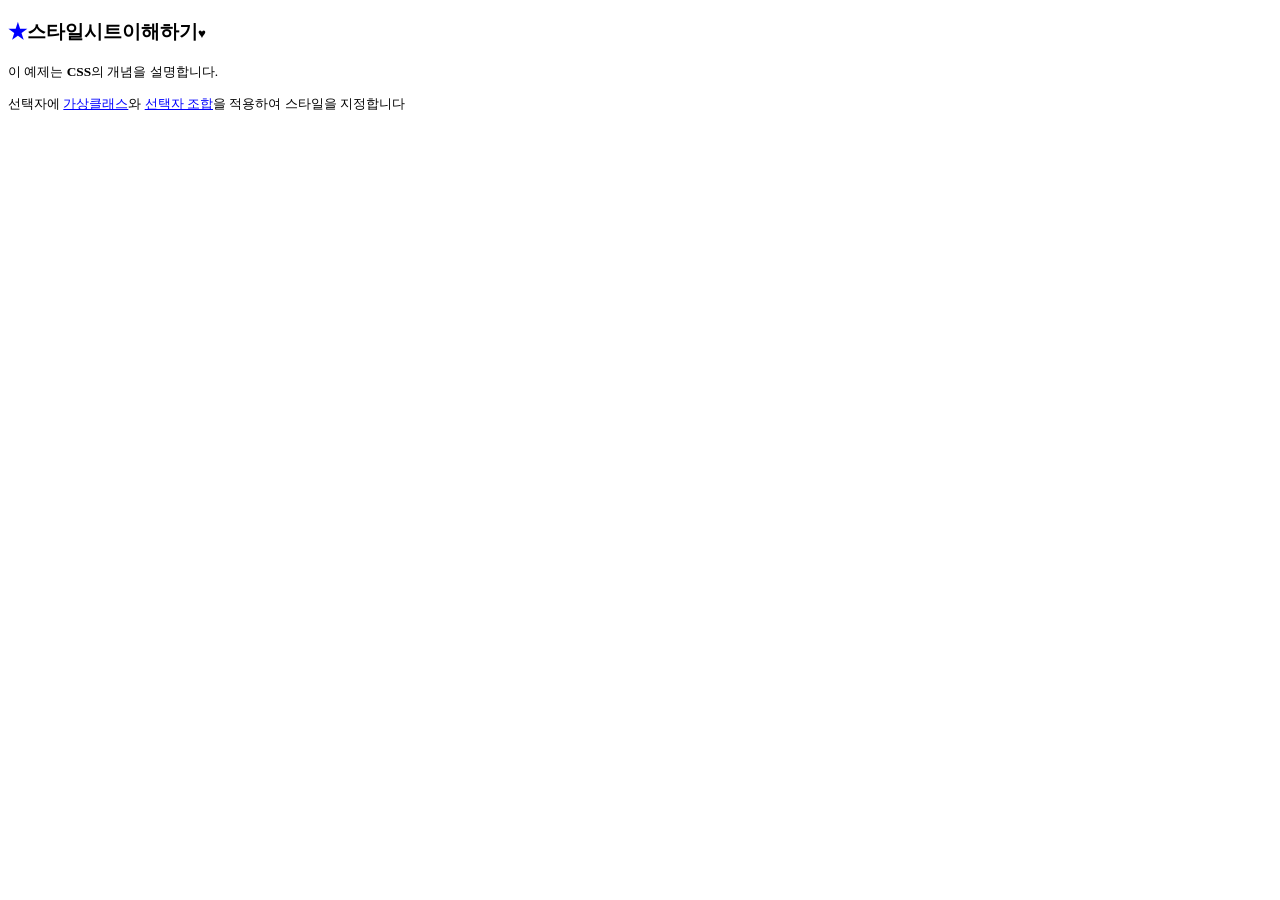
==== index.html @ f87fd513 "인코딩 수정" ====
<!DOCTYPE html>
<html>
<!-- <html>
    <head>

        <body>
            <h2>이미지파일 불러오기</h2>
            <figure>
                <img src="image1.jpg" alt="아 사진 안 나옴"> <br> 
                <figcaption>그림입니다.</figcaption>
                <img src="image1.jpg" width = "50%">
                <img src="image1.jpg" height = "500px">
                <img src="image1.jpg" width = "500" height = "500px">
            </figure>

        </body>
    </head>
</html> -->
<head>
    
    <meta charset="UTF-8">

    <style type = "text/css">
        p{font-size:10pt}
        a:link{color:blue;}
        a:visited{color:green;}
        h3:before{content:"★";color:blue}
        h3:after{content:"♥︎";font-size:10pt}
    </style>
</head>
<body>
    <h3><strong>스타일시트</strong>이해하기</h3>
    <p>이 예제는 <strong> CSS</strong>의 개념을 설명합니다.</p>
    <p>선택자에 <a href = "http://www.w3c.org">가상클래스</a>와 <a href = "http://mm.sm.ac.kr">선택자 조합</a>을 적용하여 스타일을 지정합니다</p>
</body>
</html>
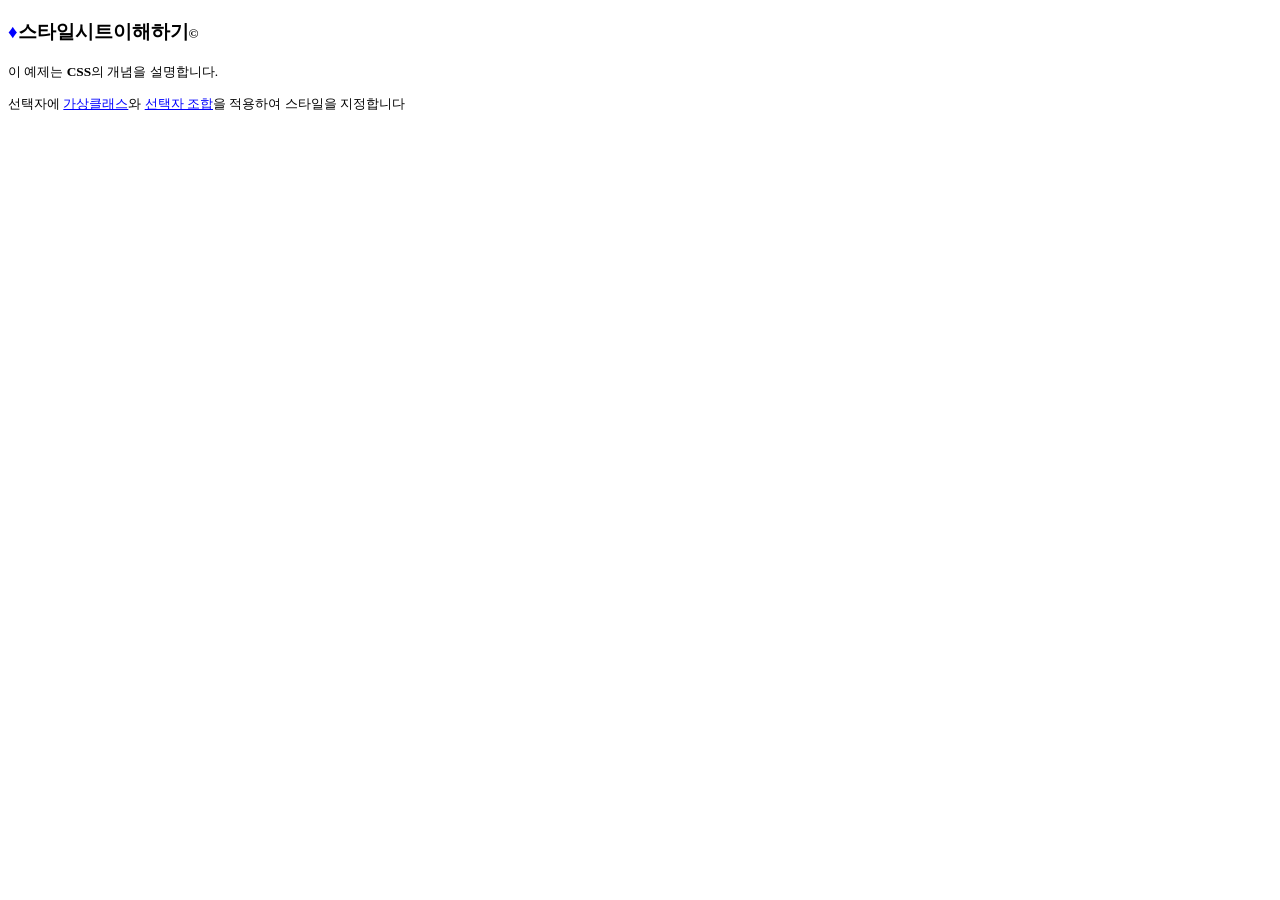
==== commit 3776d9e4: "modified" ====
--- a/index.html
+++ b/index.html
@@ -24,8 +24,8 @@
         p{font-size:10pt}
         a:link{color:blue;}
         a:visited{color:green;}
-        h3:before{content:"★";color:blue}
-        h3:after{content:"♥︎";font-size:10pt}
+        h3:before{content:"♦︎";color:blue}
+        h3:after{content:"©";font-size:10pt}
     </style>
 </head>
 <body>
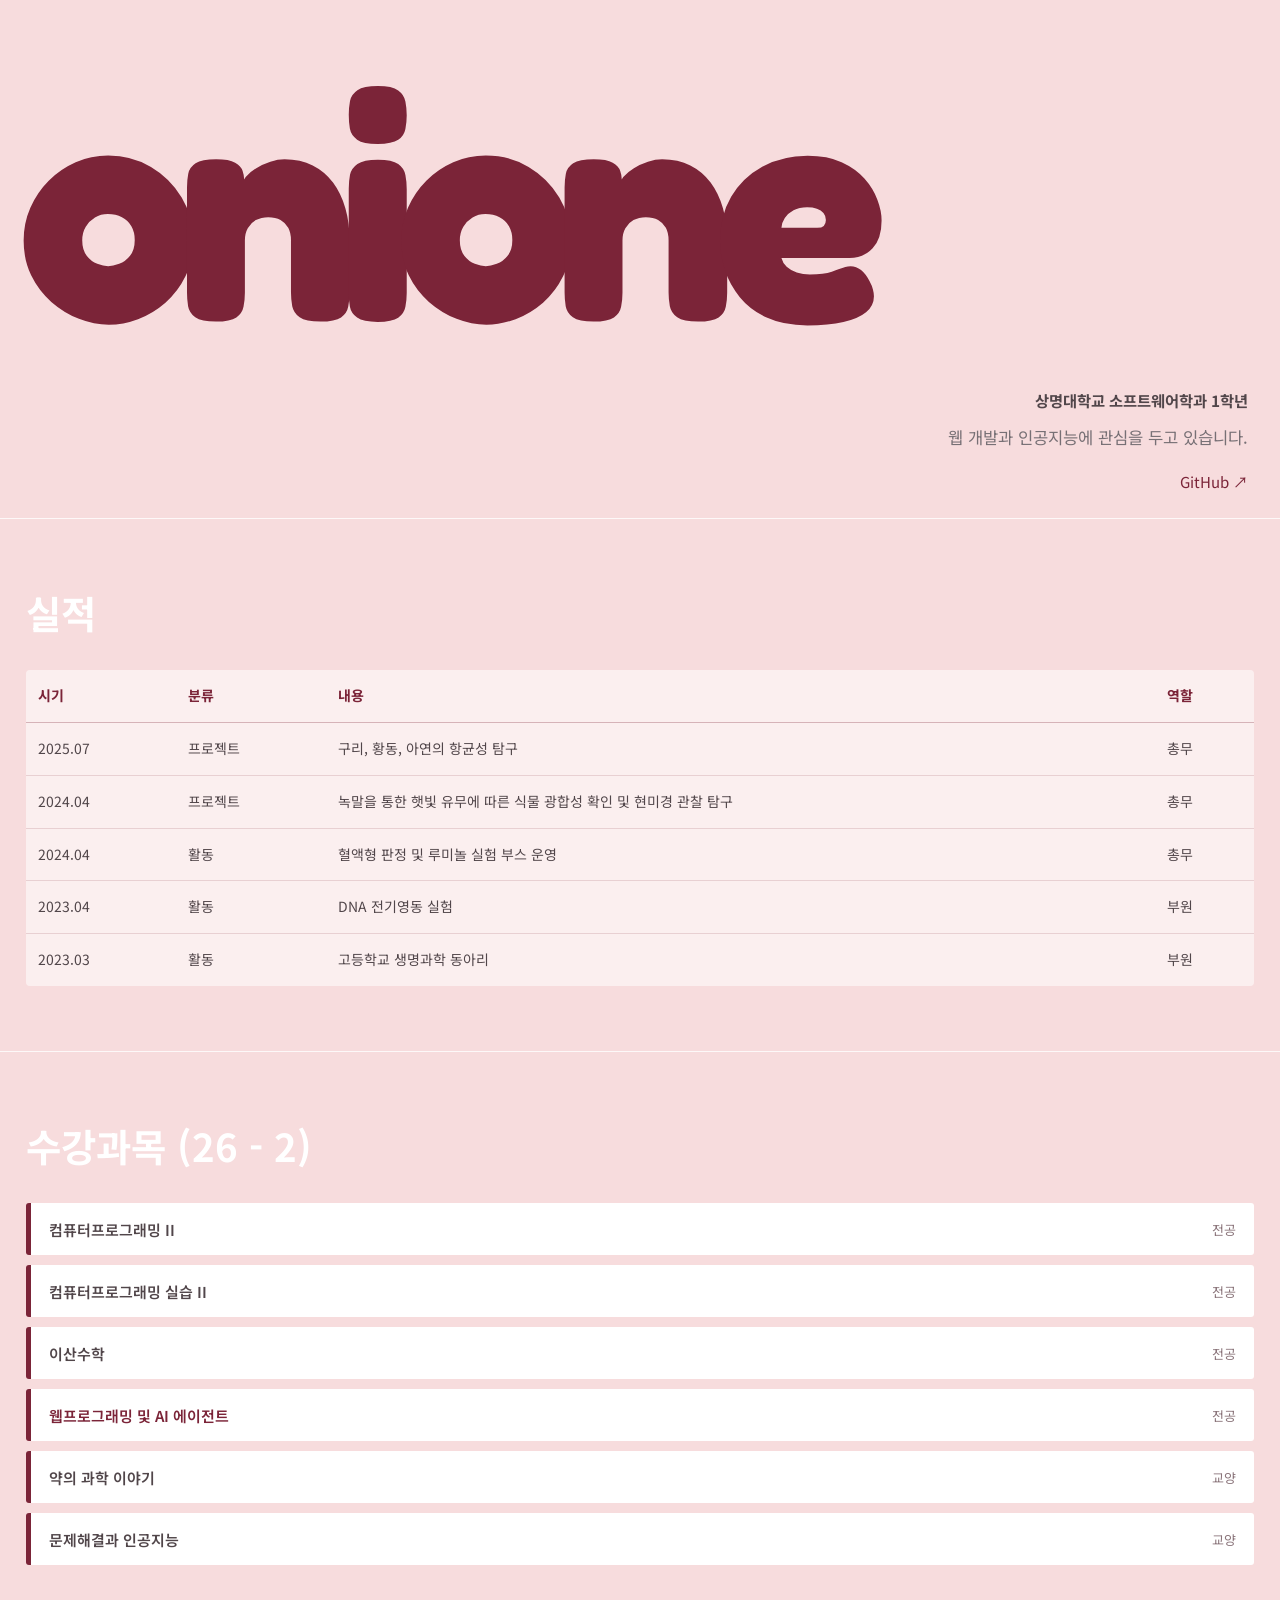
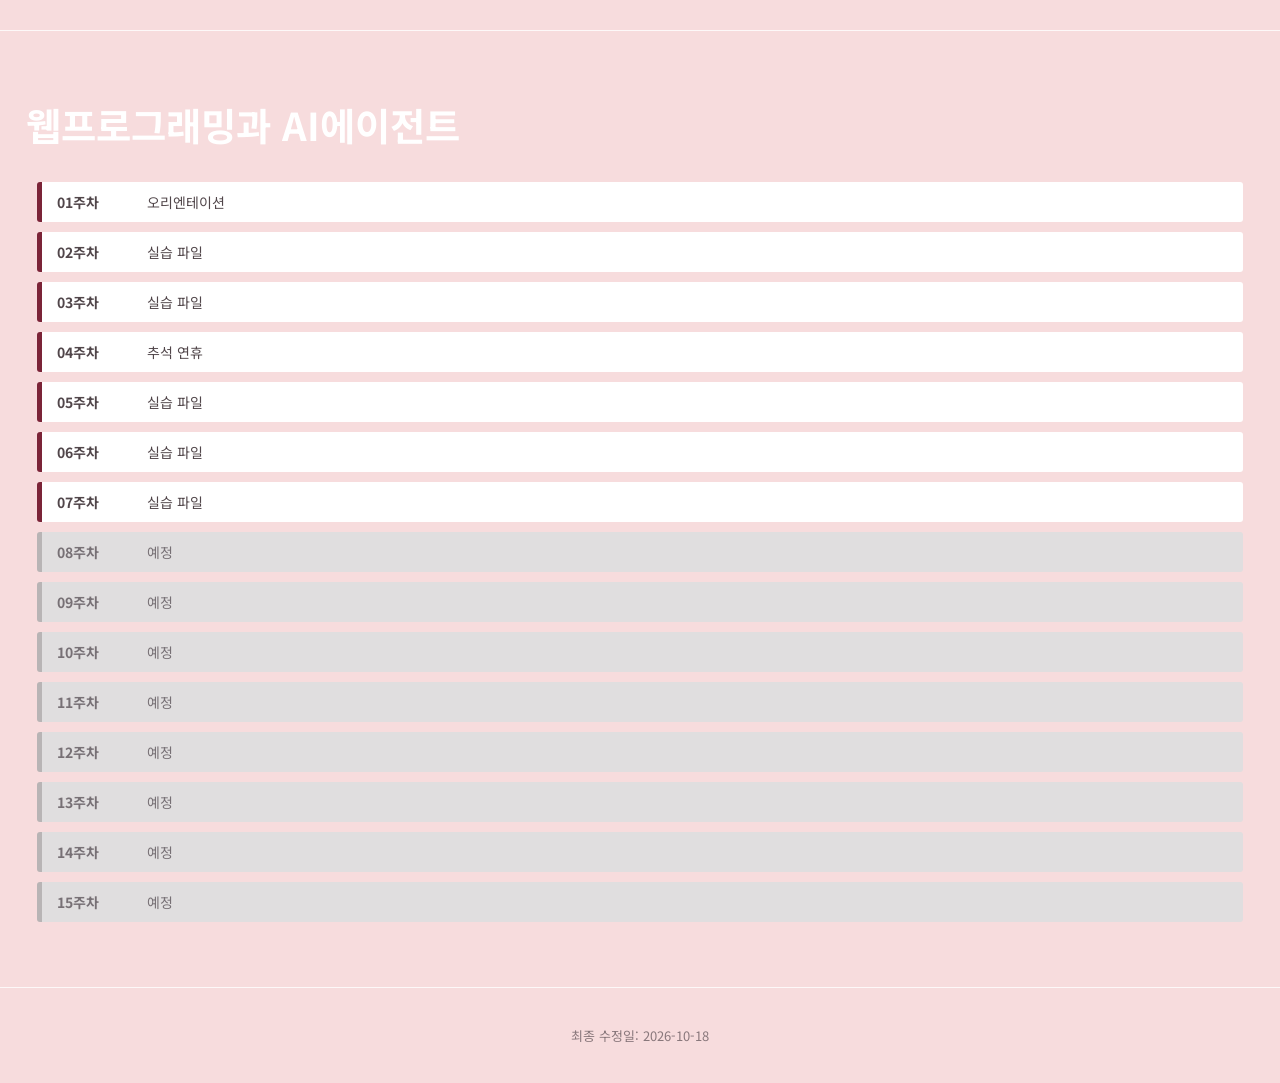
==== commit 4dada3c7: "중간 전 과제" ====
--- a/index.html
+++ b/index.html
@@ -1,36 +1,240 @@
+
 <!DOCTYPE html>
-<html>
-<!-- <html>
-    <head>
-
-        <body>
-            <h2>이미지파일 불러오기</h2>
-            <figure>
-                <img src="image1.jpg" alt="아 사진 안 나옴"> <br> 
-                <figcaption>그림입니다.</figcaption>
-                <img src="image1.jpg" width = "50%">
-                <img src="image1.jpg" height = "500px">
-                <img src="image1.jpg" width = "500" height = "500px">
-            </figure>
-
-        </body>
-    </head>
-</html> -->
+<html lang="ko">
 <head>
-    
     <meta charset="UTF-8">
-
-    <style type = "text/css">
-        p{font-size:10pt}
-        a:link{color:blue;}
-        a:visited{color:green;}
-        h3:before{content:"♦︎";color:blue}
-        h3:after{content:"©";font-size:10pt}
-    </style>
+    <meta name="viewport" content="width=device-width, initial-scale=1.0">
+    <title>onione | 개인 이력서</title>
+    <link rel="stylesheet" href="style.css">
 </head>
+
 <body>
-    <h3><strong>스타일시트</strong>이해하기</h3>
-    <p>이 예제는 <strong> CSS</strong>의 개념을 설명합니다.</p>
-    <p>선택자에 <a href = "http://www.w3c.org">가상클래스</a>와 <a href = "http://mm.sm.ac.kr">선택자 조합</a>을 적용하여 스타일을 지정합니다</p>
+
+    <!-- 상단 소개 영역 -->
+    <header class="hero">
+
+        <h1 class="logo">onione</h1>
+
+        <div class="intro">
+            <p class="school">
+                상명대학교 소프트웨어학과 1학년
+            </p>
+
+            <p class="description">
+                웹 개발과 인공지능에 관심을 두고 있습니다.
+            </p>
+
+            <a class="github"
+               href="https://github.com/yanggyuwon"
+               target="_blank"
+               rel="noopener noreferrer">
+                GitHub ↗
+            </a>
+        </div>
+
+    </header>
+
+
+    <main>
+
+        <!-- 실적 영역 -->
+        <section class="section achievements" id="achievements">
+
+            <h2 class="section-title">실적</h2>
+
+            <div class="table-wrap">
+
+                <table>
+                    <thead>
+                        <tr>
+                            <th scope="col">시기</th>
+                            <th scope="col">분류</th>
+                            <th scope="col">내용</th>
+                            <th scope="col">역할</th>
+                        </tr>
+                    </thead>
+
+                    <tbody>
+                        <tr>
+                            <td>2025.07</td>
+                            <td>프로젝트</td>
+                            <td>구리, 황동, 아연의 항균성 탐구</td>
+                            <td>총무</td>
+                        </tr>
+
+                        <tr>
+                            <td>2024.04</td>
+                            <td>프로젝트</td>
+                            <td>녹말을 통한 햇빛 유무에 따른 식물 광합성 확인 및 현미경 관찰 탐구</td>
+                            <td>총무</td>
+                        </tr>
+
+                        <tr>
+                            <td>2024.04</td>
+                            <td>활동</td>
+                            <td>혈액형 판정 및 루미놀 실험 부스 운영</td>
+                            <td>총무</td>
+                        </tr>
+
+                        <tr>
+                            <td>2023.04</td>
+                            <td>활동</td>
+                            <td>DNA 전기영동 실험</td>
+                            <td>부원</td>
+                        </tr>
+
+                        <tr>
+                            <td>2023.03</td>
+                            <td>활동</td>
+                            <td>고등학교 생명과학 동아리</td>
+                            <td>부원</td>
+                        </tr>
+                    </tbody>
+                </table>
+
+            </div>
+        </section>
+
+
+        <!-- 수강 과목 영역 -->
+        <section class="section courses" id="courses">
+
+            <h2 class="section-title">수강과목 (26 - 2)</h2>
+
+            <ul class="course-list">
+
+                <li class="course-item">
+                    <span class="course-name">컴퓨터프로그래밍 II</span>
+                    <span class="course-type">전공</span>
+                </li>
+
+                <li class="course-item">
+                    <span class="course-name">컴퓨터프로그래밍 실습 II</span>
+                    <span class="course-type">전공</span>
+                </li>
+
+                <li class="course-item">
+                    <span class="course-name">이산수학</span>
+                    <span class="course-type">전공</span>
+                </li>
+
+                <li class="course-item">
+                    <a class="course-name course-link"
+                       href="#weekly-practice">
+                        웹프로그래밍 및 AI 에이전트
+                    </a>
+                    <span class="course-type">전공</span>
+                </li>
+
+                <li class="course-item">
+                    <span class="course-name">약의 과학 이야기</span>
+                    <span class="course-type">교양</span>
+                </li>
+
+                <li class="course-item">
+                    <span class="course-name">문제해결과 인공지능</span>
+                    <span class="course-type">교양</span>
+                </li>
+
+            </ul>
+        </section>
+
+
+        <!-- 주차별 실습 영역 -->
+        <section class="section weekly" id="weekly-practice">
+
+            <h2 class="section-title">웹프로그래밍과 AI에이전트</h2>
+
+            <div class="week-list">
+
+                <div class="week completed">
+                    <span class="week-number">01주차</span>
+                    <span class="week-title">오리엔테이션</span>
+                </div>
+
+                <a class="week completed" href="doc02.html">
+                    <span class="week-number">02주차</span>
+                    <span class="week-title">실습 파일</span>
+                </a>
+
+                <a class="week completed" href="doc03.html">
+                    <span class="week-number">03주차</span>
+                    <span class="week-title">실습 파일</span>
+                </a>
+
+                <div class="week completed">
+                    <span class="week-number">04주차</span>
+                    <span class="week-title">추석 연휴</span>
+                </div>
+
+                <a class="week completed" href="doc05.html">
+                    <span class="week-number">05주차</span>
+                    <span class="week-title">실습 파일</span>
+                </a>
+
+                <a class="week completed" href="doc06.html">
+                    <span class="week-number">06주차</span>
+                    <span class="week-title">실습 파일</span>
+                </a>
+
+                <a class="week completed" href="doc07.html">
+                    <span class="week-number">07주차</span>
+                    <span class="week-title">실습 파일</span>
+                </a>
+
+                <div class="week planned">
+                    <span class="week-number">08주차</span>
+                    <span class="week-title">예정</span>
+                </div>
+
+                <div class="week planned">
+                    <span class="week-number">09주차</span>
+                    <span class="week-title">예정</span>
+                </div>
+
+                <div class="week planned">
+                    <span class="week-number">10주차</span>
+                    <span class="week-title">예정</span>
+                </div>
+
+                <div class="week planned">
+                    <span class="week-number">11주차</span>
+                    <span class="week-title">예정</span>
+                </div>
+
+                <div class="week planned">
+                    <span class="week-number">12주차</span>
+                    <span class="week-title">예정</span>
+                </div>
+
+                <div class="week planned">
+                    <span class="week-number">13주차</span>
+                    <span class="week-title">예정</span>
+                </div>
+
+                <div class="week planned">
+                    <span class="week-number">14주차</span>
+                    <span class="week-title">예정</span>
+                </div>
+
+                <div class="week planned">
+                    <span class="week-number">15주차</span>
+                    <span class="week-title">예정</span>
+                </div>
+
+            </div>
+        </section>
+
+    </main>
+
+
+    <!-- 최종 수정일 -->
+    <footer class="footer">
+        <p>
+            최종 수정일:
+            <time datetime="2026-10-18">2026-10-18</time>
+        </p>
+    </footer>
+
 </body>
-</html>+</html>
--- a/style.css
+++ b/style.css
@@ -0,0 +1,223 @@
+
+@import url('https://fonts.googleapis.com/css2?family=Fredoka:wght@400;500;600;700&family=Noto+Sans+KR:wght@400;500;600;700;900&display=swap');
+
+/* 전체 기본 설정 */
+* {
+    box-sizing: border-box;
+}
+
+html {
+    scroll-behavior: smooth;
+}
+
+body {
+    margin: 0;
+    background-color: #F7DCDD;
+    color: #51464A;
+    font-family: 'Noto Sans KR', sans-serif;
+}
+
+/* 상단 소개 영역 */
+.hero {
+    min-height: auto;
+    padding: 25px 1.5% 25px;
+}
+
+/* 커다란 onione 로고 */
+.logo {
+    margin: 0;
+    color: #7B2438;
+    font-family: 'Fredoka', sans-serif;
+    font-size: clamp(100px, 25vw, 430px);
+    font-weight: 700;
+    letter-spacing: -0.065em;
+    line-height: 1.1;
+    white-space: nowrap;
+}
+
+
+/* 소개 문구 */
+.intro {
+    width: fit-content;
+    max-width: 100%;
+    margin-left: auto;
+    padding-right: 1%;
+    text-align: right;
+}
+
+.intro p {
+    margin: 12px 0;
+}
+
+.school {
+    color: #51464A;
+    font-size: clamp(14px, 1.2vw, 20px);
+    font-weight: 700;
+}
+
+.description {
+    color: #777075;
+    font-size: clamp(14px, 1.3vw, 22px);
+    line-height: 1.7;
+}
+
+.github {
+    display: inline-block;
+    margin-top: 8px;
+    color: #7B2438;
+    font-size: 15px;
+    text-decoration: none;
+}
+
+.github:hover {
+    text-decoration: underline;
+}
+
+/* 공통 섹션 */
+.section {
+    padding: 65px 2%;
+    border-top: 1px solid rgba(255, 255, 255, 0.8);
+}
+
+.section-title {
+    margin: 0 0 30px;
+    color: white;
+    font-size: clamp(26px, 3vw, 42px);
+    font-weight: 700;
+}
+
+/* 실적 표 */
+.table-wrap {
+    width: 100%;
+    overflow-x: auto;
+    background-color: rgba(255, 255, 255, 0.55);
+    border-radius: 4px;
+}
+
+table {
+    width: 100%;
+    border-collapse: collapse;
+    color: #51464A;
+    font-size: 14px;
+}
+
+th,
+td {
+    padding: 14px 12px;
+    border-bottom: 1px solid #E8D0D2;
+    text-align: left;
+    vertical-align: top;
+    line-height: 1.7;
+}
+
+th {
+    color: #7B2438;
+    font-weight: 700;
+    border-bottom: 1px solid #D6B3B8;
+}
+
+tbody tr:last-child td {
+    border-bottom: none;
+}
+
+/* 수강 과목 */
+.course-list {
+    display: flex;
+    flex-direction: column;
+    gap: 10px;
+    margin: 0;
+    padding: 0;
+    list-style: none;
+}
+
+.course-item {
+    display: flex;
+    justify-content: space-between;
+    align-items: center;
+    gap: 15px;
+    min-height: 52px;
+    padding: 12px 18px;
+    background-color: #FFFFFF;
+    border-radius: 3px;
+    border-left: 5px solid #7B2438;
+    color: #51464A;
+}
+
+.course-name {
+    font-size: 15px;
+    font-weight: 600;
+}
+
+.course-type {
+    flex-shrink: 0;
+    color: #8A747A;
+    font-size: 13px;
+}
+
+.course-link {
+    color: #7B2438;
+    text-decoration: none;
+}
+
+.course-link:hover {
+    text-decoration: underline;
+}
+
+/* 주차별 실습 목록 */
+.week-list {
+    display: flex;
+    flex-direction: column;
+    gap: 10px;
+    padding: 0 0.3cm;
+}
+
+.week {
+    display: flex;
+    align-items: center;
+    gap: 15px;
+    width: 100%;
+    min-height: 1cm;
+    padding: 10px 15px;
+    border-radius: 3px;
+    text-decoration: none;
+    color: #51464A;
+    font-size: 14px;
+    transition: transform 0.2s ease;
+}
+
+/* 완료한 주차 */
+.week.completed {
+    background-color: #FFFFFF;
+    border-left: 5px solid #7B2438;
+}
+
+a.week.completed:hover {
+    transform: translateX(4px);
+}
+
+/* 예정 주차 */
+.week.planned {
+    background-color: #E0DEDF;
+    border-left: 5px solid #B8B4B5;
+    color: #777075;
+}
+
+.week-number {
+    flex: 0 0 75px;
+    font-weight: 700;
+}
+
+.week-title {
+    flex: 1;
+}
+
+/* 하단 최종 수정일 */
+.footer {
+    padding: 25px 15px;
+    border-top: 1px solid rgba(255, 255, 255, 0.8);
+    text-align: center;
+    color: #88777B;
+    font-size: 13px;
+}
+
+
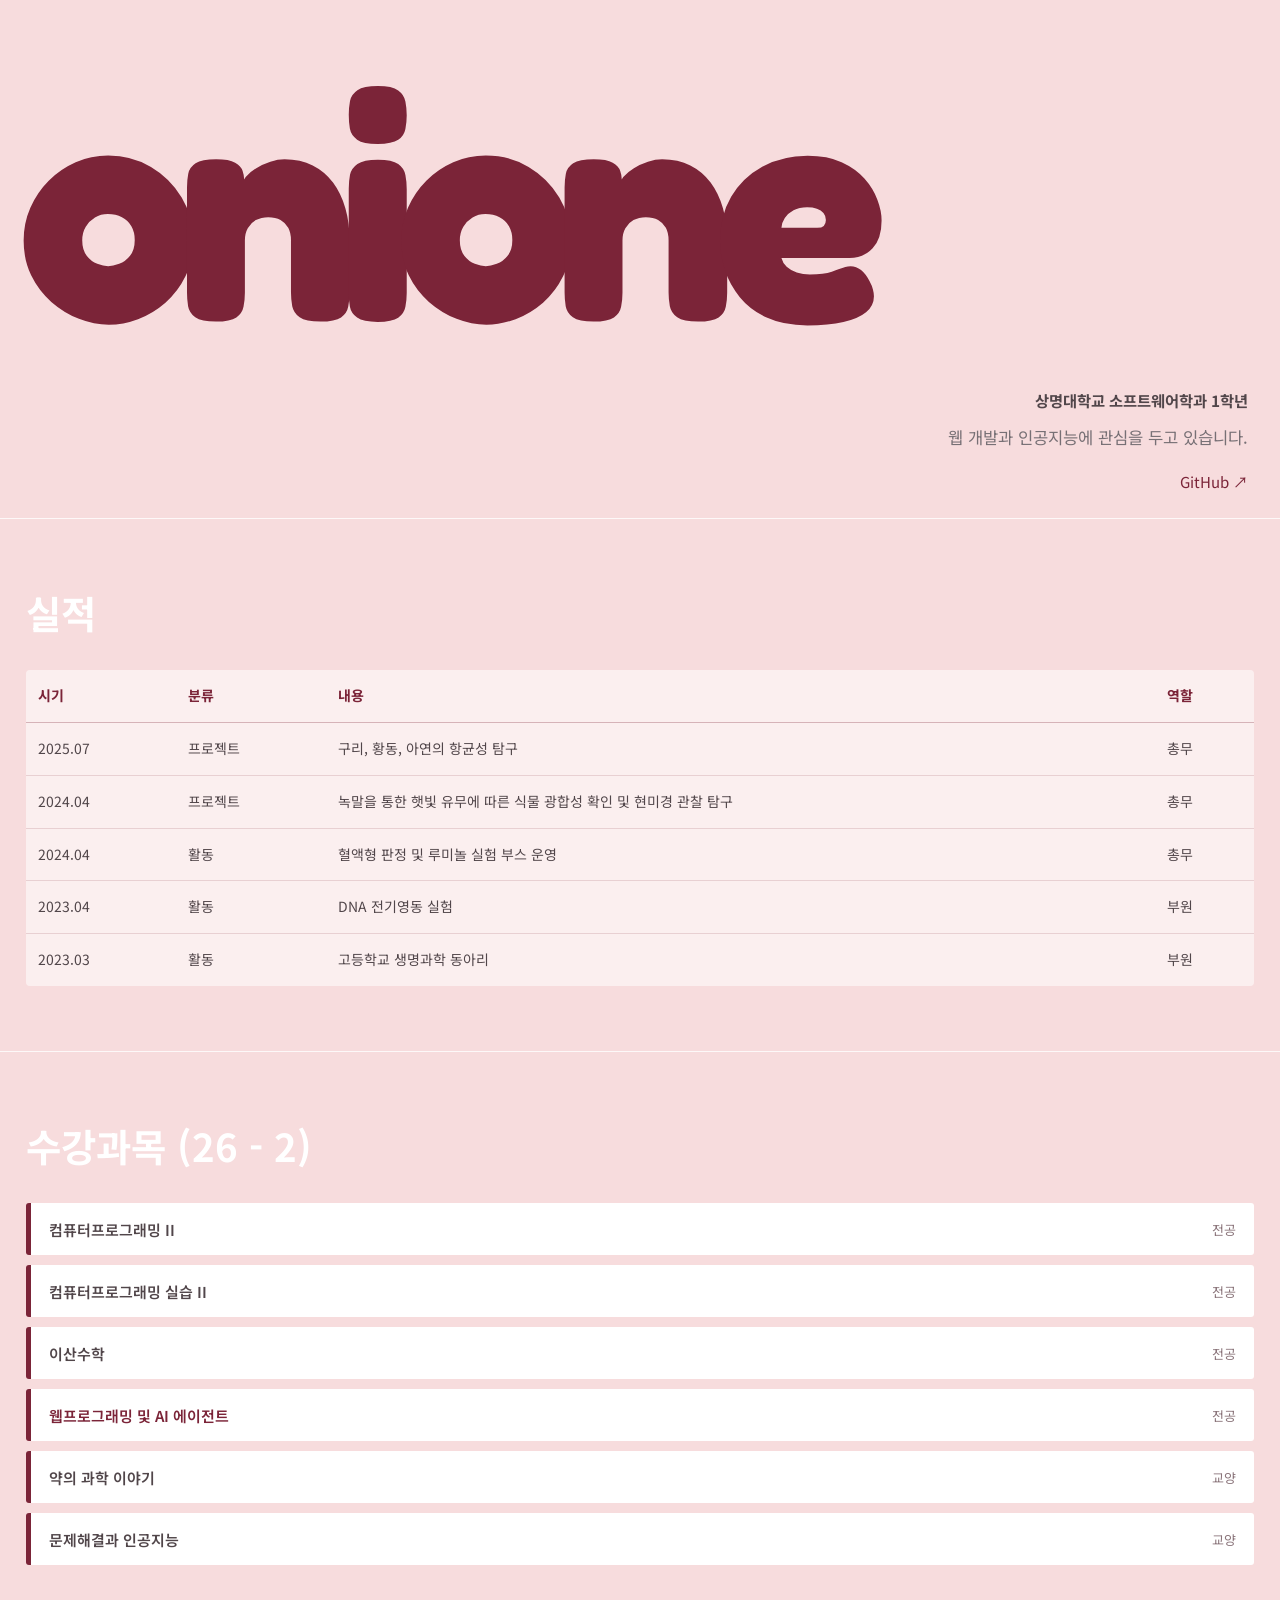
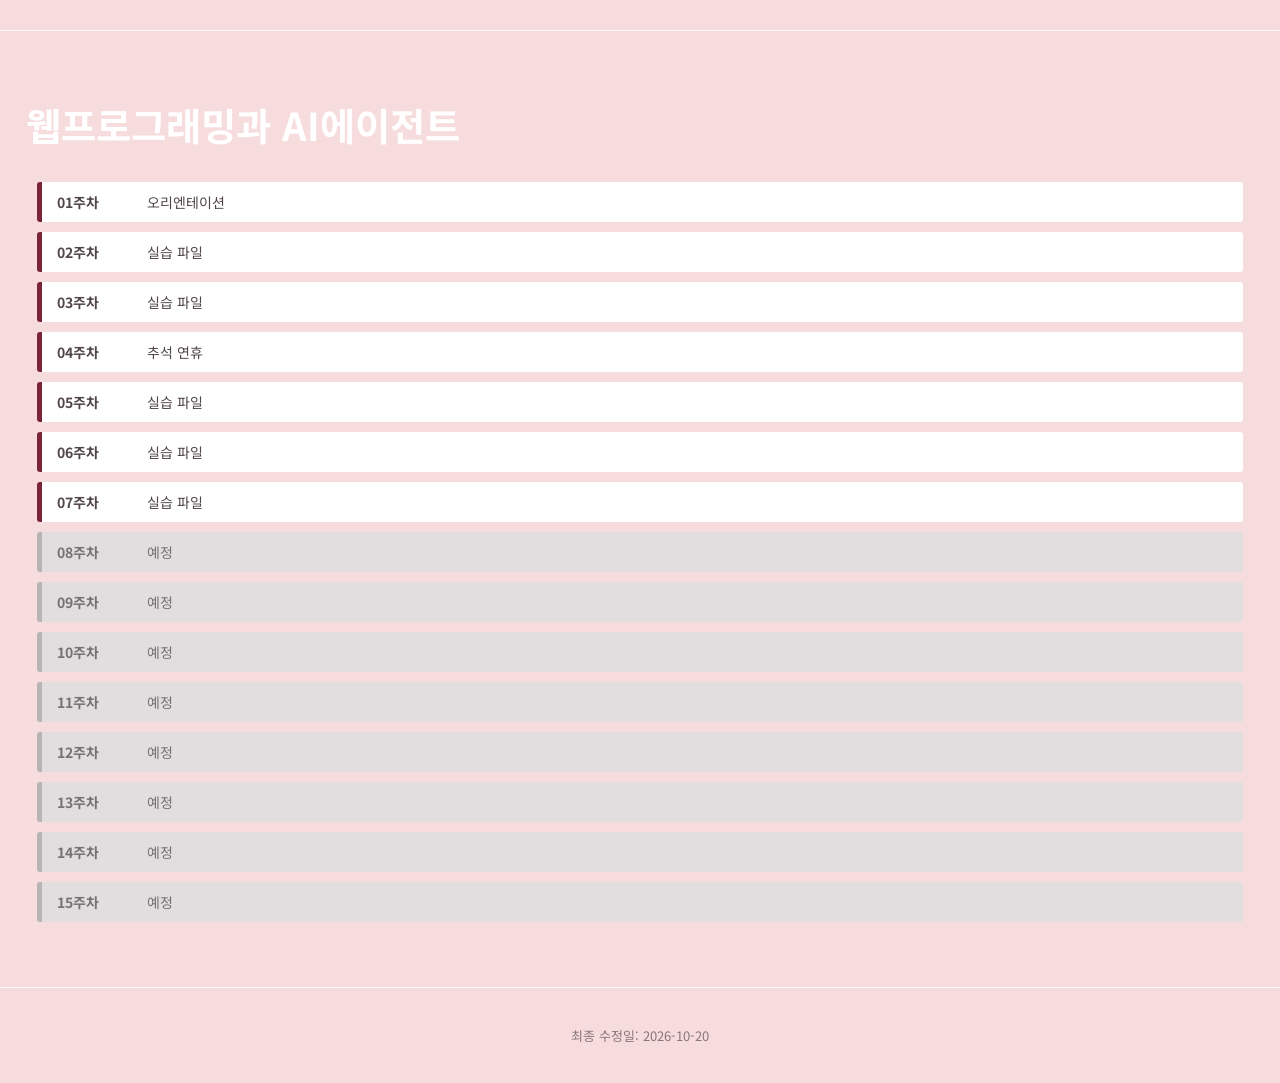
==== commit a41d645a: "과제 수정" ====
--- a/index.html
+++ b/index.html
@@ -232,9 +232,10 @@
     <footer class="footer">
         <p>
             최종 수정일:
-            <time datetime="2026-10-18">2026-10-18</time>
+            <time datetime="2026-10-20">2026-10-20</time>
         </p>
     </footer>
 
 </body>
+
 </html>
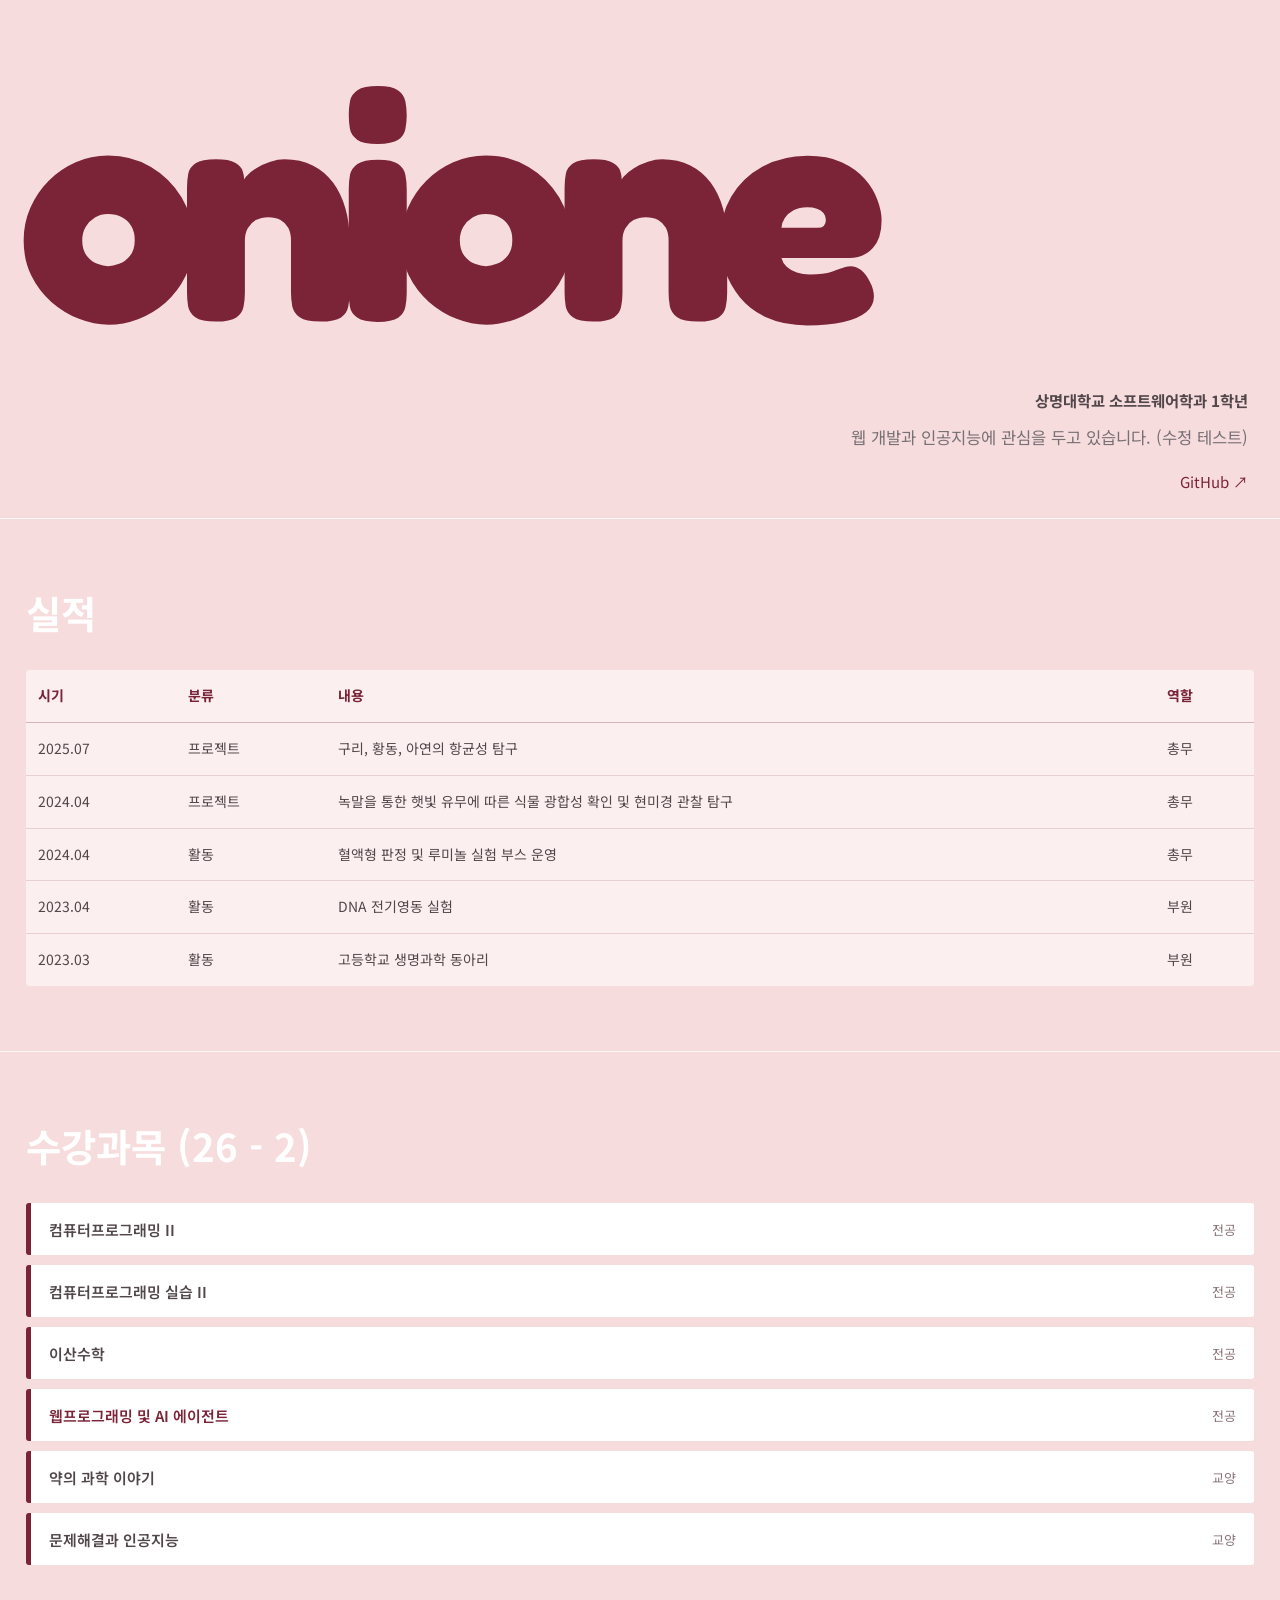
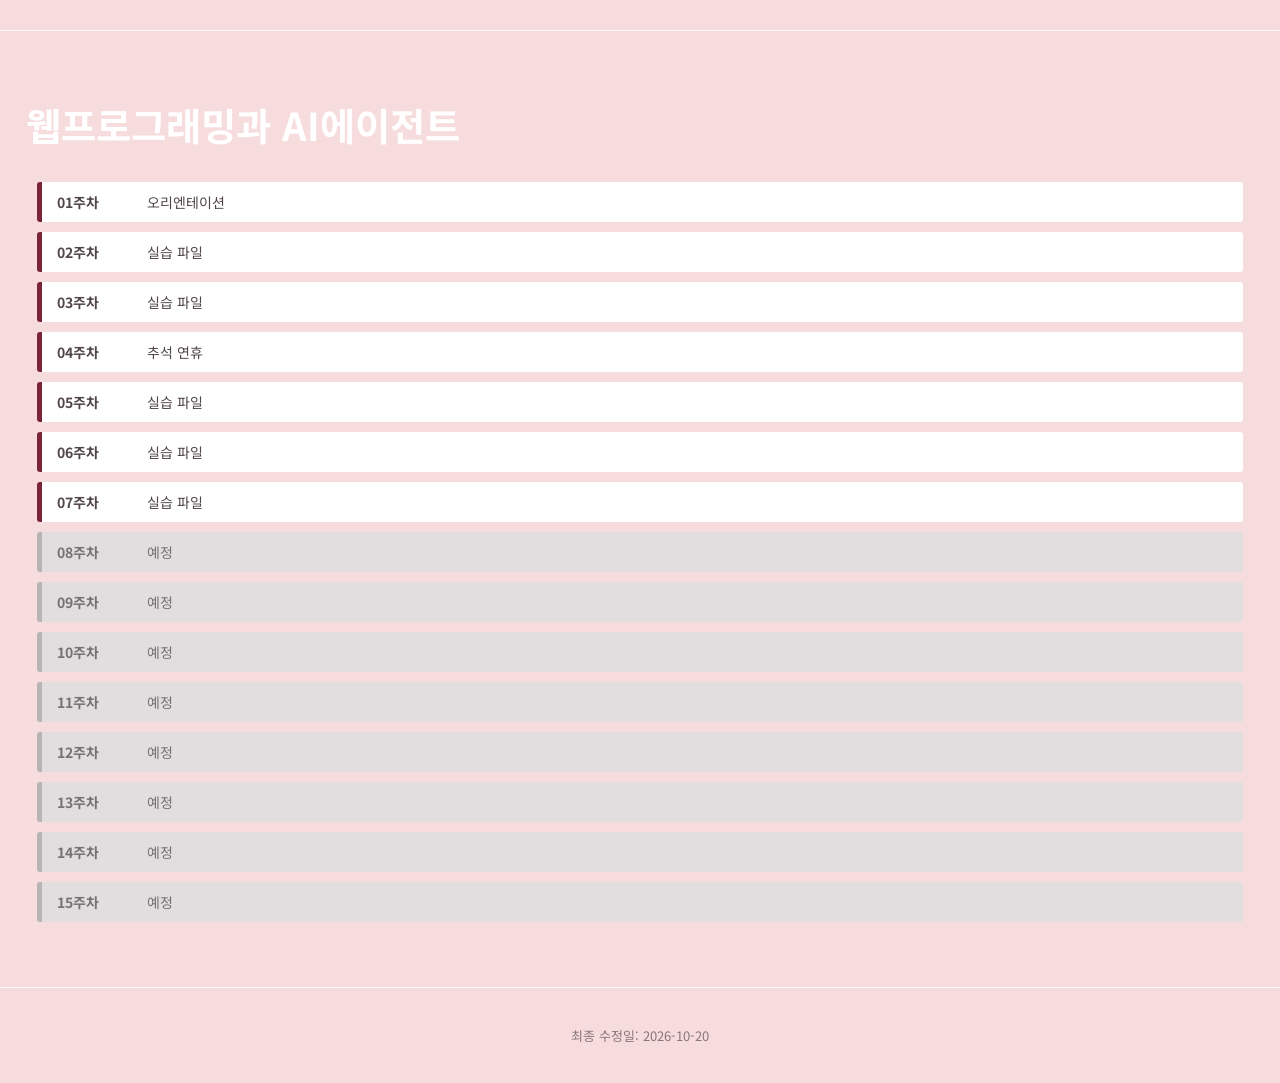
==== commit f07253a7: "소개 문구 수정 테스트 Co-Authored-By: Claude Sonnet 5.5 <noreply@anthropic.com>" ====
--- a/index.html
+++ b/index.html
@@ -21,7 +21,7 @@
             </p>
 
             <p class="description">
-                웹 개발과 인공지능에 관심을 두고 있습니다.
+                웹 개발과 인공지능에 관심을 두고 있습니다. (수정 테스트)
             </p>
 
             <a class="github"
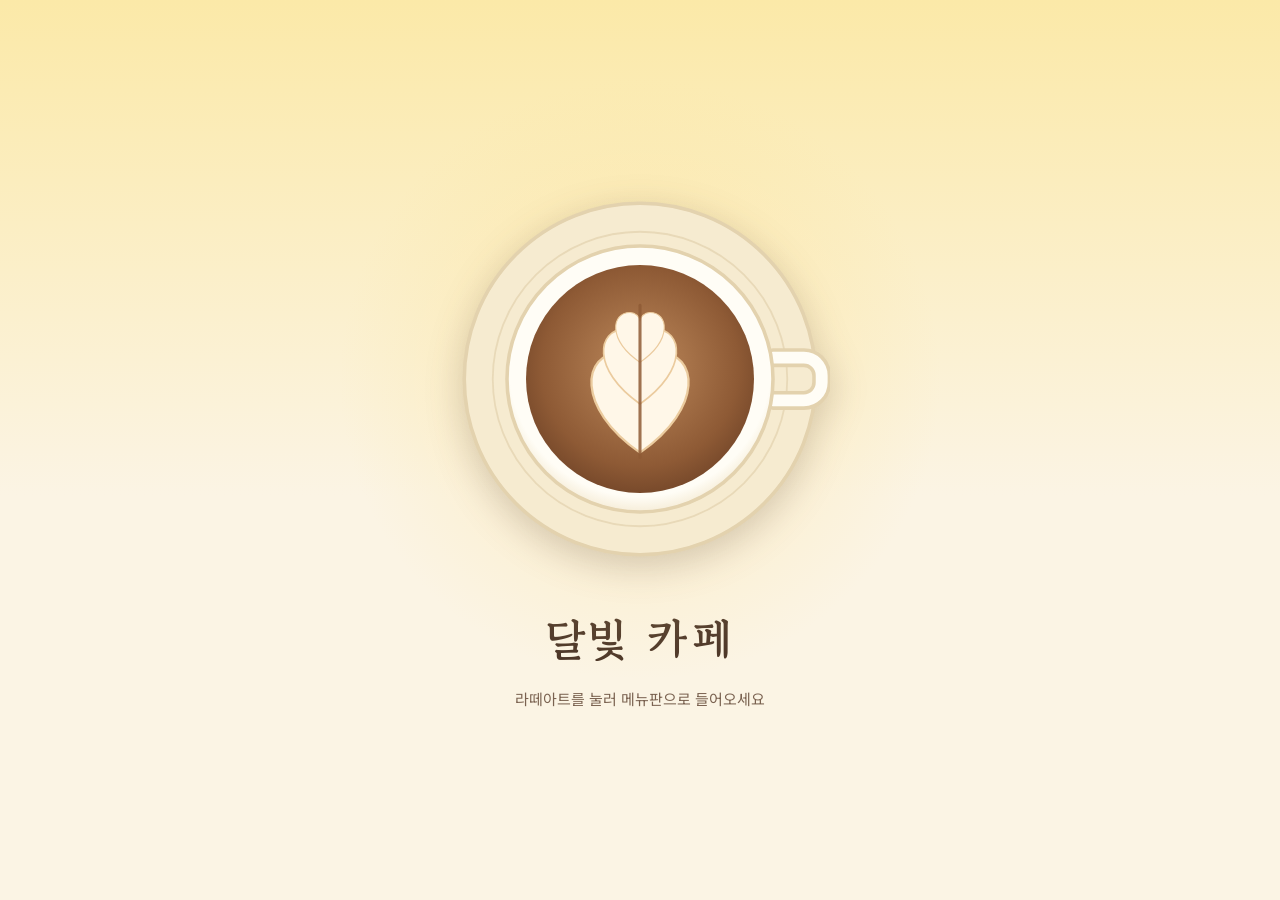
==== commit d6913da7: "달빛 카페 메뉴판 사이트로 교체 이력서 페이지를 달빛 카페 메뉴판으로 교체하고 라떼아트 입장 화면, 영문 메뉴명, 태블릿 폭 배치를 추가  Co-Authored-By: Claude" ====
--- a/index.html
+++ b/index.html
@@ -1,241 +1,405 @@
-
 <!DOCTYPE html>
 <html lang="ko">
 <head>
     <meta charset="UTF-8">
     <meta name="viewport" content="width=device-width, initial-scale=1.0">
-    <title>onione | 개인 이력서</title>
+    <title>달빛 카페 | 메뉴판</title>
+    <link rel="preconnect" href="https://fonts.googleapis.com">
+    <link rel="preconnect" href="https://fonts.gstatic.com" crossorigin>
+    <link rel="stylesheet" href="https://fonts.googleapis.com/css2?family=Gowun+Batang:wght@400;700&amp;family=Noto+Sans+KR:wght@400;500;700&amp;display=swap">
     <link rel="stylesheet" href="style.css">
 </head>
 
 <body>
 
-    <!-- 상단 소개 영역 -->
-    <header class="hero">
-
-        <h1 class="logo">onione</h1>
-
-        <div class="intro">
-            <p class="school">
-                상명대학교 소프트웨어학과 1학년
-            </p>
-
-            <p class="description">
-                웹 개발과 인공지능에 관심을 두고 있습니다. (수정 테스트)
-            </p>
-
-            <a class="github"
-               href="https://github.com/yanggyuwon"
-               target="_blank"
-               rel="noopener noreferrer">
-                GitHub ↗
-            </a>
-        </div>
-
-    </header>
-
-
-    <main>
-
-        <!-- 실적 영역 -->
-        <section class="section achievements" id="achievements">
-
-            <h2 class="section-title">실적</h2>
-
-            <div class="table-wrap">
-
-                <table>
-                    <thead>
-                        <tr>
-                            <th scope="col">시기</th>
-                            <th scope="col">분류</th>
-                            <th scope="col">내용</th>
-                            <th scope="col">역할</th>
-                        </tr>
-                    </thead>
-
-                    <tbody>
-                        <tr>
-                            <td>2025.07</td>
-                            <td>프로젝트</td>
-                            <td>구리, 황동, 아연의 항균성 탐구</td>
-                            <td>총무</td>
-                        </tr>
-
-                        <tr>
-                            <td>2024.04</td>
-                            <td>프로젝트</td>
-                            <td>녹말을 통한 햇빛 유무에 따른 식물 광합성 확인 및 현미경 관찰 탐구</td>
-                            <td>총무</td>
-                        </tr>
-
-                        <tr>
-                            <td>2024.04</td>
-                            <td>활동</td>
-                            <td>혈액형 판정 및 루미놀 실험 부스 운영</td>
-                            <td>총무</td>
-                        </tr>
-
-                        <tr>
-                            <td>2023.04</td>
-                            <td>활동</td>
-                            <td>DNA 전기영동 실험</td>
-                            <td>부원</td>
-                        </tr>
-
-                        <tr>
-                            <td>2023.03</td>
-                            <td>활동</td>
-                            <td>고등학교 생명과학 동아리</td>
-                            <td>부원</td>
-                        </tr>
-                    </tbody>
-                </table>
-
-            </div>
-        </section>
-
-
-        <!-- 수강 과목 영역 -->
-        <section class="section courses" id="courses">
-
-            <h2 class="section-title">수강과목 (26 - 2)</h2>
-
-            <ul class="course-list">
-
-                <li class="course-item">
-                    <span class="course-name">컴퓨터프로그래밍 II</span>
-                    <span class="course-type">전공</span>
-                </li>
-
-                <li class="course-item">
-                    <span class="course-name">컴퓨터프로그래밍 실습 II</span>
-                    <span class="course-type">전공</span>
-                </li>
-
-                <li class="course-item">
-                    <span class="course-name">이산수학</span>
-                    <span class="course-type">전공</span>
-                </li>
-
-                <li class="course-item">
-                    <a class="course-name course-link"
-                       href="#weekly-practice">
-                        웹프로그래밍 및 AI 에이전트
-                    </a>
-                    <span class="course-type">전공</span>
-                </li>
-
-                <li class="course-item">
-                    <span class="course-name">약의 과학 이야기</span>
-                    <span class="course-type">교양</span>
-                </li>
-
-                <li class="course-item">
-                    <span class="course-name">문제해결과 인공지능</span>
-                    <span class="course-type">교양</span>
-                </li>
-
-            </ul>
-        </section>
-
-
-        <!-- 주차별 실습 영역 -->
-        <section class="section weekly" id="weekly-practice">
-
-            <h2 class="section-title">웹프로그래밍과 AI에이전트</h2>
-
-            <div class="week-list">
-
-                <div class="week completed">
-                    <span class="week-number">01주차</span>
-                    <span class="week-title">오리엔테이션</span>
-                </div>
-
-                <a class="week completed" href="doc02.html">
-                    <span class="week-number">02주차</span>
-                    <span class="week-title">실습 파일</span>
-                </a>
-
-                <a class="week completed" href="doc03.html">
-                    <span class="week-number">03주차</span>
-                    <span class="week-title">실습 파일</span>
-                </a>
-
-                <div class="week completed">
-                    <span class="week-number">04주차</span>
-                    <span class="week-title">추석 연휴</span>
-                </div>
-
-                <a class="week completed" href="doc05.html">
-                    <span class="week-number">05주차</span>
-                    <span class="week-title">실습 파일</span>
-                </a>
-
-                <a class="week completed" href="doc06.html">
-                    <span class="week-number">06주차</span>
-                    <span class="week-title">실습 파일</span>
-                </a>
-
-                <a class="week completed" href="doc07.html">
-                    <span class="week-number">07주차</span>
-                    <span class="week-title">실습 파일</span>
-                </a>
-
-                <div class="week planned">
-                    <span class="week-number">08주차</span>
-                    <span class="week-title">예정</span>
-                </div>
-
-                <div class="week planned">
-                    <span class="week-number">09주차</span>
-                    <span class="week-title">예정</span>
-                </div>
-
-                <div class="week planned">
-                    <span class="week-number">10주차</span>
-                    <span class="week-title">예정</span>
-                </div>
-
-                <div class="week planned">
-                    <span class="week-number">11주차</span>
-                    <span class="week-title">예정</span>
-                </div>
-
-                <div class="week planned">
-                    <span class="week-number">12주차</span>
-                    <span class="week-title">예정</span>
-                </div>
-
-                <div class="week planned">
-                    <span class="week-number">13주차</span>
-                    <span class="week-title">예정</span>
-                </div>
-
-                <div class="week planned">
-                    <span class="week-number">14주차</span>
-                    <span class="week-title">예정</span>
-                </div>
-
-                <div class="week planned">
-                    <span class="week-number">15주차</span>
-                    <span class="week-title">예정</span>
-                </div>
-
-            </div>
-        </section>
-
-    </main>
-
-
-    <!-- 최종 수정일 -->
-    <footer class="footer">
-        <p>
-            최종 수정일:
-            <time datetime="2026-10-20">2026-10-20</time>
-        </p>
-    </footer>
+    <!-- 입장 화면: 라떼아트를 누르면 메뉴판으로 들어갑니다 -->
+    <input type="checkbox" id="enter" class="enter-toggle" autocomplete="off" aria-label="메뉴판으로 들어가기">
+
+    <div class="intro">
+        <label for="enter" class="latte">
+            <span class="sr-only">라떼아트를 눌러 메뉴판으로 들어가기</span>
+
+            <!-- 위에서 내려다본 라떼 한 잔 -->
+            <svg class="latte-svg" viewBox="-160 -160 320 320" aria-hidden="true">
+                <defs>
+                    <radialGradient id="coffee" cx="50%" cy="45%" r="62%">
+                        <stop offset="0" stop-color="#BE8A5C"/>
+                        <stop offset="0.7" stop-color="#8E5A35"/>
+                        <stop offset="1" stop-color="#6B4025"/>
+                    </radialGradient>
+                    <radialGradient id="cupface" cx="50%" cy="45%" r="60%">
+                        <stop offset="0.82" stop-color="#FFFDF6"/>
+                        <stop offset="1" stop-color="#EFE0C0"/>
+                    </radialGradient>
+                </defs>
+
+                <!-- 받침 접시 -->
+                <circle r="148" fill="#F6EBD0" stroke="#E3D2AE" stroke-width="3"/>
+                <circle r="124" fill="none" stroke="#E3D2AE" stroke-width="1.5" opacity="0.7"/>
+
+                <!-- 손잡이 -->
+                <path d="M112,-18 h26 a15,15 0 0 1 15,15 v6 a15,15 0 0 1 -15,15 h-26" fill="none" stroke="#E3D2AE" stroke-width="16" stroke-linecap="round"/>
+                <path d="M112,-18 h26 a15,15 0 0 1 15,15 v6 a15,15 0 0 1 -15,15 h-26" fill="none" stroke="#FFFDF6" stroke-width="10" stroke-linecap="round"/>
+
+                <!-- 컵 -->
+                <circle r="112" fill="url(#cupface)" stroke="#E3D2AE" stroke-width="3"/>
+                <circle r="96" fill="url(#coffee)"/>
+
+                <!-- 튤립 모양 라떼아트 -->
+                <g fill="#FFF7E8" stroke="#EBCB9E" stroke-width="1.6" stroke-linejoin="round">
+                    <path transform="translate(0,26) scale(1.2)" d="M0,30 C-46,-2 -40,-40 -14,-40 C-6,-40 0,-33 0,-28 C0,-33 6,-40 14,-40 C40,-40 46,-2 0,30 Z"/>
+                    <path transform="translate(0,-6) scale(0.9)" d="M0,30 C-46,-2 -40,-40 -14,-40 C-6,-40 0,-33 0,-28 C0,-33 6,-40 14,-40 C40,-40 46,-2 0,30 Z"/>
+                    <path transform="translate(0,-32) scale(0.6)" d="M0,30 C-46,-2 -40,-40 -14,-40 C-6,-40 0,-33 0,-28 C0,-33 6,-40 14,-40 C40,-40 46,-2 0,30 Z"/>
+                </g>
+                <path d="M0,-62 L0,66" fill="none" stroke="#8E5A35" stroke-width="2.6" stroke-linecap="round" opacity="0.85"/>
+            </svg>
+        </label>
+        <p class="intro-title">달빛 카페</p>
+        <p class="intro-hint">라떼아트를 눌러 메뉴판으로 들어오세요</p>
+    </div>
+
+    <!-- 메뉴판 본문 -->
+    <div class="site">
+
+        <!-- 상단 이동 메뉴 -->
+        <nav class="top-nav" aria-label="섹션 이동">
+            <a href="#today">오늘의 메뉴</a>
+            <a href="#sale">할인</a>
+            <a href="#drinks">음료</a>
+            <a href="#desserts">디저트</a>
+            <a href="#info">매장 정보</a>
+        </nav>
+
+        <!-- 상단 소개 영역 -->
+        <header class="hero">
+            <p class="hero-moon" aria-hidden="true">☾</p>
+            <h1 class="hero-title">달빛 카페</h1>
+            <p class="hero-sub">은은한 달빛처럼 포근한 한 잔과 달콤한 디저트</p>
+        </header>
+
+        <main>
+
+            <!-- 오늘의 메뉴 -->
+            <section class="section" id="today">
+                <h2 class="section-title">오늘의 메뉴</h2>
+                <p class="section-lead">달빛 카페가 가장 자신 있게 권하는 메뉴예요.</p>
+
+                <ul class="card-list">
+                    <li class="card">
+                        <p class="card-label">시그니처</p>
+                        <h3 class="card-name">달빛 라떼 <span class="name-en">Moonlight Latte</span></h3>
+                        <p class="card-desc">크림 거품 위에 꿀을 올린 우리 카페 대표 메뉴</p>
+                        <p class="card-bottom">
+                            <span class="tag hot">HOT</span>
+                            <span class="tag ice">ICE</span>
+                            <span class="price">5,500원</span>
+                        </p>
+                    </li>
+                    <li class="card">
+                        <p class="card-label">디저트</p>
+                        <h3 class="card-name">치즈케이크 <span class="name-en">Cheesecake</span></h3>
+                        <p class="card-desc">꾸덕하고 진한 크림치즈 케이크</p>
+                        <p class="card-bottom">
+                            <span class="price">6,500원</span>
+                        </p>
+                    </li>
+                    <li class="card">
+                        <p class="card-label">디저트</p>
+                        <h3 class="card-name">티라미수 <span class="name-en">Tiramisu</span></h3>
+                        <p class="card-desc">에스프레소를 머금은 부드러운 케이크</p>
+                        <p class="card-bottom">
+                            <span class="price">6,500원</span>
+                        </p>
+                    </li>
+                </ul>
+            </section>
+
+            <!-- 할인 메뉴 -->
+            <section class="section sale" id="sale">
+                <h2 class="section-title">할인 메뉴</h2>
+                <p class="section-lead">11월 한 달간 진행해요.</p>
+
+                <ul class="sale-list">
+                    <li class="sale-item">
+                        <div>
+                            <h3 class="sale-name">아메리카노 <span class="name-en">Americano</span></h3>
+                            <p class="sale-cond">오후 2시 ~ 5시</p>
+                        </div>
+                        <p class="sale-price">
+                            <s>4,000원</s>
+                            <strong>3,000원</strong>
+                        </p>
+                    </li>
+                    <li class="sale-item">
+                        <div>
+                            <h3 class="sale-name">크루아상 + 아메리카노 세트 <span class="name-en">Croissant &amp; Americano Set</span></h3>
+                            <p class="sale-cond">하루 종일</p>
+                        </div>
+                        <p class="sale-price">
+                            <s>8,000원</s>
+                            <strong>6,500원</strong>
+                        </p>
+                    </li>
+                    <li class="sale-item">
+                        <div>
+                            <h3 class="sale-name">마들렌 <span class="name-en">Madeleine</span></h3>
+                            <p class="sale-cond">음료와 함께 주문 시</p>
+                        </div>
+                        <p class="sale-price">
+                            <s>3,000원</s>
+                            <strong>2,000원</strong>
+                        </p>
+                    </li>
+                </ul>
+            </section>
+
+            <!-- 음료 메뉴 -->
+            <section class="section" id="drinks">
+                <h2 class="section-title">음료</h2>
+
+                <h3 class="group-title">커피</h3>
+                <ul class="menu-list">
+                    <li class="menu-item">
+                        <div class="menu-head">
+                            <h4 class="menu-name">에스프레소 <span class="name-en">Espresso</span></h4>
+                            <span class="tag hot">HOT</span>
+                            <span class="price">3,500원</span>
+                        </div>
+                        <p class="menu-desc">진하게 뽑아낸 에스프레소 한 잔</p>
+                    </li>
+                    <li class="menu-item">
+                        <div class="menu-head">
+                            <h4 class="menu-name">아메리카노 <span class="name-en">Americano</span></h4>
+                            <span class="tag hot">HOT</span>
+                            <span class="tag ice">ICE</span>
+                            <span class="price">4,000원</span>
+                        </div>
+                        <p class="menu-desc">깔끔하고 고소한 기본 커피</p>
+                    </li>
+                    <li class="menu-item">
+                        <div class="menu-head">
+                            <h4 class="menu-name">카페라떼 <span class="name-en">Caffe Latte</span></h4>
+                            <span class="tag hot">HOT</span>
+                            <span class="tag ice">ICE</span>
+                            <span class="price">4,500원</span>
+                        </div>
+                        <p class="menu-desc">에스프레소에 부드러운 우유를 더한 커피</p>
+                    </li>
+                    <li class="menu-item">
+                        <div class="menu-head">
+                            <h4 class="menu-name">바닐라라떼 <span class="name-en">Vanilla Latte</span></h4>
+                            <span class="tag hot">HOT</span>
+                            <span class="tag ice">ICE</span>
+                            <span class="price">5,000원</span>
+                        </div>
+                        <p class="menu-desc">은은한 바닐라 향이 나는 달콤한 라떼</p>
+                    </li>
+                    <li class="menu-item">
+                        <div class="menu-head">
+                            <h4 class="menu-name">카푸치노 <span class="name-en">Cappuccino</span></h4>
+                            <span class="tag hot">HOT</span>
+                            <span class="price">4,500원</span>
+                        </div>
+                        <p class="menu-desc">풍성한 우유 거품을 올린 커피</p>
+                    </li>
+                    <li class="menu-item">
+                        <div class="menu-head">
+                            <h4 class="menu-name">카라멜 마키아토 <span class="name-en">Caramel Macchiato</span></h4>
+                            <span class="tag hot">HOT</span>
+                            <span class="tag ice">ICE</span>
+                            <span class="price">5,300원</span>
+                        </div>
+                        <p class="menu-desc">카라멜 소스를 두른 달콤한 커피</p>
+                    </li>
+                    <li class="menu-item">
+                        <div class="menu-head">
+                            <h4 class="menu-name">콜드브루 <span class="name-en">Cold Brew</span></h4>
+                            <span class="tag ice">ICE</span>
+                            <span class="price">4,800원</span>
+                        </div>
+                        <p class="menu-desc">찬물에 오래 우려 부드럽고 진한 커피</p>
+                    </li>
+                    <li class="menu-item">
+                        <div class="menu-head">
+                            <h4 class="menu-name">달빛 라떼 <span class="name-en">Moonlight Latte</span></h4>
+                            <span class="tag best">추천</span>
+                            <span class="tag hot">HOT</span>
+                            <span class="tag ice">ICE</span>
+                            <span class="price">5,500원</span>
+                        </div>
+                        <p class="menu-desc">크림 거품 위에 꿀을 올린 우리 카페 대표 메뉴</p>
+                    </li>
+                </ul>
+
+                <h3 class="group-title">논커피</h3>
+                <ul class="menu-list">
+                    <li class="menu-item">
+                        <div class="menu-head">
+                            <h4 class="menu-name">초코라떼 <span class="name-en">Chocolate Latte</span></h4>
+                            <span class="tag hot">HOT</span>
+                            <span class="tag ice">ICE</span>
+                            <span class="price">5,000원</span>
+                        </div>
+                        <p class="menu-desc">진한 초콜릿을 우유와 함께 만든 음료</p>
+                    </li>
+                    <li class="menu-item">
+                        <div class="menu-head">
+                            <h4 class="menu-name">녹차라떼 <span class="name-en">Green Tea Latte</span></h4>
+                            <span class="tag hot">HOT</span>
+                            <span class="tag ice">ICE</span>
+                            <span class="price">5,000원</span>
+                        </div>
+                        <p class="menu-desc">쌉쌀한 말차에 우유를 섞은 라떼</p>
+                    </li>
+                    <li class="menu-item">
+                        <div class="menu-head">
+                            <h4 class="menu-name">고구마라떼 <span class="name-en">Sweet Potato Latte</span></h4>
+                            <span class="tag hot">HOT</span>
+                            <span class="tag ice">ICE</span>
+                            <span class="price">5,300원</span>
+                        </div>
+                        <p class="menu-desc">달콤한 고구마를 곱게 갈아 만든 라떼</p>
+                    </li>
+                    <li class="menu-item">
+                        <div class="menu-head">
+                            <h4 class="menu-name">딸기우유 <span class="name-en">Strawberry Milk</span></h4>
+                            <span class="tag ice">ICE</span>
+                            <span class="price">5,500원</span>
+                        </div>
+                        <p class="menu-desc">생딸기를 넣은 상큼한 우유</p>
+                    </li>
+                </ul>
+
+                <h3 class="group-title">티와 에이드</h3>
+                <ul class="menu-list">
+                    <li class="menu-item">
+                        <div class="menu-head">
+                            <h4 class="menu-name">얼그레이 <span class="name-en">Earl Grey</span></h4>
+                            <span class="tag hot">HOT</span>
+                            <span class="price">4,500원</span>
+                        </div>
+                        <p class="menu-desc">향긋한 베르가못 향의 홍차</p>
+                    </li>
+                    <li class="menu-item">
+                        <div class="menu-head">
+                            <h4 class="menu-name">캐모마일 <span class="name-en">Chamomile</span></h4>
+                            <span class="tag hot">HOT</span>
+                            <span class="price">4,500원</span>
+                        </div>
+                        <p class="menu-desc">편안한 향의 허브티</p>
+                    </li>
+                    <li class="menu-item">
+                        <div class="menu-head">
+                            <h4 class="menu-name">레몬에이드 <span class="name-en">Lemonade</span></h4>
+                            <span class="tag ice">ICE</span>
+                            <span class="price">5,000원</span>
+                        </div>
+                        <p class="menu-desc">상큼한 레몬과 탄산수</p>
+                    </li>
+                    <li class="menu-item">
+                        <div class="menu-head">
+                            <h4 class="menu-name">자몽에이드 <span class="name-en">Grapefruit Ade</span></h4>
+                            <span class="tag ice">ICE</span>
+                            <span class="price">5,500원</span>
+                        </div>
+                        <p class="menu-desc">새콤쌉쌀한 자몽과 탄산수</p>
+                    </li>
+                </ul>
+            </section>
+
+            <!-- 디저트 메뉴 -->
+            <section class="section" id="desserts">
+                <h2 class="section-title">디저트</h2>
+
+                <ul class="menu-list">
+                    <li class="menu-item">
+                        <div class="menu-head">
+                            <h4 class="menu-name">치즈케이크 <span class="name-en">Cheesecake</span></h4>
+                            <span class="tag best">추천</span>
+                            <span class="price">6,500원</span>
+                        </div>
+                        <p class="menu-desc">꾸덕하고 진한 크림치즈 케이크</p>
+                    </li>
+                    <li class="menu-item">
+                        <div class="menu-head">
+                            <h4 class="menu-name">티라미수 <span class="name-en">Tiramisu</span></h4>
+                            <span class="tag best">추천</span>
+                            <span class="price">6,500원</span>
+                        </div>
+                        <p class="menu-desc">에스프레소를 머금은 부드러운 케이크</p>
+                    </li>
+                    <li class="menu-item">
+                        <div class="menu-head">
+                            <h4 class="menu-name">초코 브라우니 <span class="name-en">Chocolate Brownie</span></h4>
+                            <span class="price">4,500원</span>
+                        </div>
+                        <p class="menu-desc">진한 초콜릿이 가득한 촉촉한 브라우니</p>
+                    </li>
+                    <li class="menu-item">
+                        <div class="menu-head">
+                            <h4 class="menu-name">크루아상 <span class="name-en">Croissant</span></h4>
+                            <span class="price">4,000원</span>
+                        </div>
+                        <p class="menu-desc">버터 향이 가득한 바삭한 크루아상</p>
+                    </li>
+                    <li class="menu-item">
+                        <div class="menu-head">
+                            <h4 class="menu-name">소금빵 <span class="name-en">Salt Bread</span></h4>
+                            <span class="price">3,500원</span>
+                        </div>
+                        <p class="menu-desc">겉은 바삭하고 속은 쫄깃한 빵</p>
+                    </li>
+                    <li class="menu-item">
+                        <div class="menu-head">
+                            <h4 class="menu-name">마들렌 <span class="name-en">Madeleine</span></h4>
+                            <span class="price">3,000원</span>
+                        </div>
+                        <p class="menu-desc">레몬 향이 은은한 구움과자</p>
+                    </li>
+                    <li class="menu-item">
+                        <div class="menu-head">
+                            <h4 class="menu-name">휘낭시에 <span class="name-en">Financier</span></h4>
+                            <span class="price">3,000원</span>
+                        </div>
+                        <p class="menu-desc">버터 풍미가 진한 구움과자</p>
+                    </li>
+                    <li class="menu-item">
+                        <div class="menu-head">
+                            <h4 class="menu-name">스콘 <span class="name-en">Scone</span></h4>
+                            <span class="price">4,000원</span>
+                        </div>
+                        <p class="menu-desc">겉바속촉 플레인 스콘, 잼 제공</p>
+                    </li>
+                </ul>
+            </section>
+
+            <!-- 매장 정보 -->
+            <section class="section info" id="info">
+                <h2 class="section-title">매장 정보</h2>
+
+                <dl class="info-list">
+                    <div class="info-row">
+                        <dt>영업시간</dt>
+                        <dd>매일 10:00 ~ 22:00 (라스트오더 21:30)</dd>
+                    </div>
+                    <div class="info-row">
+                        <dt>위치</dt>
+                        <dd>서울특별시 종로구 달빛로 12, 1층</dd>
+                    </div>
+                    <div class="info-row">
+                        <dt>연락처</dt>
+                        <dd>02-123-4567</dd>
+                    </div>
+                </dl>
+            </section>
+
+        </main>
+
+        <footer class="footer">
+            <p>© 달빛 카페. 모든 메뉴와 가격은 예시입니다.</p>
+        </footer>
+
+    </div>
 
 </body>
-
 </html>
--- a/style.css
+++ b/style.css
@@ -1,5 +1,20 @@
-
-@import url('https://fonts.googleapis.com/css2?family=Fredoka:wght@400;500;600;700&family=Noto+Sans+KR:wght@400;500;600;700;900&display=swap');
+/* 달빛 카페 메뉴판 스타일 */
+
+/* 색상과 글꼴 변수 */
+:root {
+    --cream: #FBF4E4;
+    --cream-deep: #F3E6C9;
+    --card: #FFFBF0;
+    --brown: #4A3426;
+    --brown-soft: #7A6250;
+    --moon: #F2C94C;
+    --moon-soft: #FBE9A8;
+    --hot: #C4563A;
+    --ice: #3F7FA6;
+    --line: #E3D2AE;
+    --font-title: 'Gowun Batang', 'Noto Serif KR', serif;
+    --font-body: 'Noto Sans KR', sans-serif;
+}
 
 /* 전체 기본 설정 */
 * {
@@ -12,212 +27,565 @@
 
 body {
     margin: 0;
-    background-color: #F7DCDD;
-    color: #51464A;
-    font-family: 'Noto Sans KR', sans-serif;
+    background-color: var(--cream);
+    color: var(--brown);
+    font-family: var(--font-body);
+    line-height: 1.6;
+}
+
+h1, h2, h3, h4, p, ul, dl, dd {
+    margin: 0;
+}
+
+ul {
+    padding: 0;
+    list-style: none;
+}
+
+/* 상단 이동 메뉴 */
+.top-nav {
+    position: sticky;
+    top: 0;
+    z-index: 10;
+    display: flex;
+    justify-content: center;
+    flex-wrap: wrap;
+    gap: 6px 20px;
+    padding: 12px 16px;
+    background-color: rgba(251, 244, 228, 0.94);
+    border-bottom: 1px solid var(--line);
+}
+
+.top-nav a {
+    color: var(--brown-soft);
+    font-size: 15px;
+    font-weight: 500;
+    text-decoration: none;
+}
+
+.top-nav a:hover {
+    color: var(--brown);
+    text-decoration: underline;
+    text-decoration-color: var(--moon);
+    text-decoration-thickness: 3px;
+    text-underline-offset: 6px;
 }
 
 /* 상단 소개 영역 */
 .hero {
-    min-height: auto;
-    padding: 25px 1.5% 25px;
-}
-
-/* 커다란 onione 로고 */
-.logo {
-    margin: 0;
-    color: #7B2438;
-    font-family: 'Fredoka', sans-serif;
-    font-size: clamp(100px, 25vw, 430px);
-    font-weight: 700;
-    letter-spacing: -0.065em;
-    line-height: 1.1;
+    padding: 64px 16px 56px;
+    text-align: center;
+    background: linear-gradient(180deg, var(--moon-soft) 0%, var(--cream) 100%);
+}
+
+.hero-moon {
+    color: var(--moon);
+    font-size: 56px;
+    line-height: 1;
+    text-shadow: 0 0 24px rgba(242, 201, 76, 0.8);
+}
+
+.hero-title {
+    margin-top: 12px;
+    font-family: var(--font-title);
+    font-size: clamp(44px, 10vw, 76px);
+    font-weight: 700;
+    letter-spacing: 0.04em;
+}
+
+.hero-sub {
+    margin-top: 12px;
+    color: var(--brown-soft);
+    font-size: clamp(16px, 3vw, 19px);
+}
+
+/* 본문 구역 공통 */
+main {
+    max-width: 960px;
+    margin: 0 auto;
+    padding: 0 16px 40px;
+}
+
+.section {
+    padding-top: 56px;
+}
+
+.section-title {
+    font-family: var(--font-title);
+    font-size: clamp(28px, 5vw, 36px);
+    font-weight: 700;
+}
+
+.section-title::after {
+    content: "";
+    display: block;
+    width: 48px;
+    height: 4px;
+    margin-top: 10px;
+    border-radius: 2px;
+    background-color: var(--moon);
+}
+
+.section-lead {
+    margin-top: 12px;
+    color: var(--brown-soft);
+}
+
+.group-title {
+    margin: 32px 0 8px;
+    padding-bottom: 8px;
+    border-bottom: 2px solid var(--line);
+    font-family: var(--font-title);
+    font-size: 22px;
+}
+
+/* 온도와 추천 표시 */
+.tag {
+    display: inline-block;
+    padding: 1px 9px;
+    border: 1px solid currentColor;
+    border-radius: 999px;
+    font-size: 12px;
+    font-weight: 700;
+    letter-spacing: 0.04em;
+    line-height: 1.6;
     white-space: nowrap;
 }
 
-
-/* 소개 문구 */
+.tag.hot {
+    color: var(--hot);
+}
+
+.tag.ice {
+    color: var(--ice);
+}
+
+.tag.best {
+    border-color: var(--moon);
+    background-color: var(--moon);
+    color: var(--brown);
+}
+
+.price {
+    margin-left: auto;
+    font-weight: 700;
+    white-space: nowrap;
+}
+
+/* 오늘의 추천 카드 */
+.card-list {
+    display: grid;
+    grid-template-columns: repeat(3, 1fr);
+    gap: 16px;
+    margin-top: 24px;
+}
+
+.card {
+    display: flex;
+    flex-direction: column;
+    padding: 24px 20px;
+    border: 1px solid var(--line);
+    border-radius: 16px;
+    background-color: var(--card);
+    box-shadow: 0 4px 14px rgba(74, 52, 38, 0.07);
+}
+
+.card-label {
+    align-self: flex-start;
+    padding: 2px 10px;
+    border-radius: 999px;
+    background-color: var(--moon-soft);
+    font-size: 12px;
+    font-weight: 700;
+}
+
+.card-name {
+    margin-top: 14px;
+    font-family: var(--font-title);
+    font-size: 24px;
+}
+
+.card-desc {
+    margin-top: 6px;
+    color: var(--brown-soft);
+    font-size: 15px;
+}
+
+.card-bottom {
+    display: flex;
+    align-items: center;
+    gap: 6px;
+    margin-top: auto;
+    padding-top: 20px;
+}
+
+.card-bottom .price {
+    font-size: 18px;
+}
+
+/* 할인 메뉴 */
+.sale-list {
+    display: grid;
+    gap: 12px;
+    margin-top: 24px;
+}
+
+.sale-item {
+    display: flex;
+    align-items: center;
+    justify-content: space-between;
+    gap: 16px;
+    padding: 18px 22px;
+    border: 2px dashed var(--moon);
+    border-radius: 14px;
+    background-color: var(--card);
+}
+
+.sale-name {
+    font-size: 18px;
+    font-weight: 700;
+}
+
+.sale-cond {
+    color: var(--brown-soft);
+    font-size: 14px;
+}
+
+.sale-price {
+    text-align: right;
+    white-space: nowrap;
+}
+
+.sale-price s {
+    margin-right: 8px;
+    color: var(--brown-soft);
+}
+
+.sale-price strong {
+    color: var(--hot);
+    font-size: 22px;
+}
+
+/* 메뉴 목록 */
+.menu-list {
+    display: grid;
+    grid-template-columns: repeat(2, 1fr);
+    gap: 0 40px;
+}
+
+.menu-item {
+    padding: 14px 0;
+    border-bottom: 1px dashed var(--line);
+}
+
+.menu-head {
+    display: flex;
+    align-items: center;
+    gap: 6px;
+}
+
+.menu-name {
+    margin-right: 4px;
+    font-size: 17px;
+    font-weight: 700;
+}
+
+.menu-desc {
+    margin-top: 2px;
+    color: var(--brown-soft);
+    font-size: 14px;
+}
+
+/* 매장 정보 */
+.info-list {
+    margin-top: 24px;
+    padding: 8px 24px;
+    border: 1px solid var(--line);
+    border-radius: 16px;
+    background-color: var(--card);
+}
+
+.info-row {
+    display: flex;
+    gap: 16px;
+    padding: 14px 0;
+    border-bottom: 1px solid var(--line);
+}
+
+.info-row:last-child {
+    border-bottom: none;
+}
+
+.info-row dt {
+    flex: 0 0 88px;
+    font-weight: 700;
+}
+
+.info-row dd {
+    color: var(--brown-soft);
+}
+
+/* 하단 */
+.footer {
+    padding: 28px 16px;
+    background-color: var(--cream-deep);
+    color: var(--brown-soft);
+    font-size: 14px;
+    text-align: center;
+}
+
+/* 폭이 좁아지면 추천 카드를 한 줄에 하나씩 */
+@media (max-width: 700px) {
+    .card-list {
+        grid-template-columns: 1fr;
+    }
+}
+
+/* 폭이 더 좁아지면 메뉴 목록을 한 줄에 하나씩 */
+@media (max-width: 600px) {
+    .menu-list {
+        grid-template-columns: 1fr;
+    }
+}
+
+/* 모바일 */
+@media (max-width: 520px) {
+    .hero {
+        padding: 48px 16px 40px;
+    }
+
+    .section {
+        padding-top: 44px;
+    }
+
+    .sale-item {
+        flex-direction: column;
+        align-items: flex-start;
+        gap: 8px;
+    }
+
+    .sale-price {
+        text-align: left;
+    }
+
+    .info-row {
+        flex-direction: column;
+        gap: 2px;
+    }
+
+    .info-row dt {
+        flex-basis: auto;
+    }
+}
+
+/* 음료 영문 이름 */
+.name-en {
+    display: block;
+    color: var(--brown-soft);
+    font-size: 13px;
+    font-weight: 400;
+    letter-spacing: 0.02em;
+    line-height: 1.4;
+}
+
+.card-name .name-en {
+    margin-top: 2px;
+    font-family: var(--font-body);
+    font-size: 14px;
+}
+
+/* ===== 입장 화면: 빛나는 라떼아트 ===== */
+.sr-only {
+    position: absolute;
+    width: 1px;
+    height: 1px;
+    overflow: hidden;
+    clip: rect(0 0 0 0);
+    white-space: nowrap;
+}
+
+/* 보이지 않는 체크박스: 라떼 잔(label)을 누르면 켜집니다 */
+.enter-toggle {
+    position: fixed;
+    top: 0;
+    left: 0;
+    width: 1px;
+    height: 1px;
+    opacity: 0;
+}
+
+/* 입장 전에는 메뉴판이 스크롤되지 않게 막습니다 */
+.site {
+    max-height: 100vh;
+    overflow: hidden;
+}
+
+.enter-toggle:checked ~ .site {
+    max-height: none;
+    overflow: visible;
+}
+
+/* 배경은 메뉴판과 같은 크림색 */
 .intro {
-    width: fit-content;
-    max-width: 100%;
-    margin-left: auto;
-    padding-right: 1%;
-    text-align: right;
-}
-
-.intro p {
-    margin: 12px 0;
-}
-
-.school {
-    color: #51464A;
-    font-size: clamp(14px, 1.2vw, 20px);
-    font-weight: 700;
-}
-
-.description {
-    color: #777075;
-    font-size: clamp(14px, 1.3vw, 22px);
-    line-height: 1.7;
-}
-
-.github {
-    display: inline-block;
-    margin-top: 8px;
-    color: #7B2438;
+    position: fixed;
+    inset: 0;
+    z-index: 100;
+    display: flex;
+    flex-direction: column;
+    align-items: center;
+    justify-content: center;
+    gap: 14px;
+    overflow: hidden;
+    background: linear-gradient(180deg, var(--moon-soft) 0%, var(--cream) 55%, var(--cream) 100%);
+}
+
+/* 라떼 한 잔 */
+.latte {
+    position: relative;
+    isolation: isolate;
+    display: block;
+    width: clamp(220px, 46vmin, 380px);
+    aspect-ratio: 1;
+    cursor: pointer;
+    transition: filter 0.3s ease;
+}
+
+.latte:hover {
+    filter: brightness(1.04);
+}
+
+.latte-svg {
+    display: block;
+    width: 100%;
+    height: 100%;
+    filter: drop-shadow(0 10px 18px rgba(74, 52, 38, 0.22));
+}
+
+/* 잔 둘레에서 숨 쉬듯 빛나는 빛무리 */
+.latte::before {
+    content: "";
+    position: absolute;
+    z-index: -1;
+    inset: -30%;
+    border-radius: 50%;
+    background: radial-gradient(circle, rgba(255, 226, 150, 0.6) 0%, rgba(255, 226, 150, 0.2) 42%, rgba(255, 226, 150, 0) 70%);
+    animation: glowPulse 3.5s ease-in-out infinite;
+}
+
+.enter-toggle:focus-visible ~ .intro .latte {
+    outline: 3px solid var(--brown);
+    outline-offset: 10px;
+    border-radius: 50%;
+}
+
+.intro-title {
+    margin-top: 20px;
+    color: var(--brown);
+    font-family: var(--font-title);
+    font-size: clamp(30px, 6vw, 44px);
+    font-weight: 700;
+    letter-spacing: 0.08em;
+}
+
+.intro-hint {
+    color: var(--brown-soft);
     font-size: 15px;
-    text-decoration: none;
-}
-
-.github:hover {
-    text-decoration: underline;
-}
-
-/* 공통 섹션 */
-.section {
-    padding: 65px 2%;
-    border-top: 1px solid rgba(255, 255, 255, 0.8);
-}
-
-.section-title {
-    margin: 0 0 30px;
-    color: white;
-    font-size: clamp(26px, 3vw, 42px);
-    font-weight: 700;
-}
-
-/* 실적 표 */
-.table-wrap {
-    width: 100%;
-    overflow-x: auto;
-    background-color: rgba(255, 255, 255, 0.55);
-    border-radius: 4px;
-}
-
-table {
-    width: 100%;
-    border-collapse: collapse;
-    color: #51464A;
-    font-size: 14px;
-}
-
-th,
-td {
-    padding: 14px 12px;
-    border-bottom: 1px solid #E8D0D2;
-    text-align: left;
-    vertical-align: top;
-    line-height: 1.7;
-}
-
-th {
-    color: #7B2438;
-    font-weight: 700;
-    border-bottom: 1px solid #D6B3B8;
-}
-
-tbody tr:last-child td {
-    border-bottom: none;
-}
-
-/* 수강 과목 */
-.course-list {
-    display: flex;
-    flex-direction: column;
-    gap: 10px;
-    margin: 0;
-    padding: 0;
-    list-style: none;
-}
-
-.course-item {
-    display: flex;
-    justify-content: space-between;
-    align-items: center;
-    gap: 15px;
-    min-height: 52px;
-    padding: 12px 18px;
-    background-color: #FFFFFF;
-    border-radius: 3px;
-    border-left: 5px solid #7B2438;
-    color: #51464A;
-}
-
-.course-name {
-    font-size: 15px;
-    font-weight: 600;
-}
-
-.course-type {
-    flex-shrink: 0;
-    color: #8A747A;
-    font-size: 13px;
-}
-
-.course-link {
-    color: #7B2438;
-    text-decoration: none;
-}
-
-.course-link:hover {
-    text-decoration: underline;
-}
-
-/* 주차별 실습 목록 */
-.week-list {
-    display: flex;
-    flex-direction: column;
-    gap: 10px;
-    padding: 0 0.3cm;
-}
-
-.week {
-    display: flex;
-    align-items: center;
-    gap: 15px;
-    width: 100%;
-    min-height: 1cm;
-    padding: 10px 15px;
-    border-radius: 3px;
-    text-decoration: none;
-    color: #51464A;
-    font-size: 14px;
-    transition: transform 0.2s ease;
-}
-
-/* 완료한 주차 */
-.week.completed {
-    background-color: #FFFFFF;
-    border-left: 5px solid #7B2438;
-}
-
-a.week.completed:hover {
-    transform: translateX(4px);
-}
-
-/* 예정 주차 */
-.week.planned {
-    background-color: #E0DEDF;
-    border-left: 5px solid #B8B4B5;
-    color: #777075;
-}
-
-.week-number {
-    flex: 0 0 75px;
-    font-weight: 700;
-}
-
-.week-title {
-    flex: 1;
-}
-
-/* 하단 최종 수정일 */
-.footer {
-    padding: 25px 15px;
-    border-top: 1px solid rgba(255, 255, 255, 0.8);
-    text-align: center;
-    color: #88777B;
-    font-size: 13px;
-}
-
-
+    animation: hintBlink 2.6s ease-in-out infinite;
+}
+
+/* 잔을 누르면: 따뜻한 빛이 환하게 퍼지면서 메뉴판이 나타납니다 */
+.enter-toggle:checked ~ .intro {
+    pointer-events: none;
+    animation: introOut 1.8s ease-in forwards;
+}
+
+.enter-toggle:checked ~ .intro .latte {
+    animation: latteEnter 1.8s ease-in forwards;
+}
+
+.enter-toggle:checked ~ .intro .latte::before {
+    animation: lightFlood 1.8s ease-in forwards;
+}
+
+.enter-toggle:checked ~ .intro .intro-title,
+.enter-toggle:checked ~ .intro .intro-hint {
+    opacity: 0;
+    transition: opacity 0.4s ease;
+    animation: none;
+}
+
+@keyframes glowPulse {
+    0%, 100% {
+        opacity: 0.7;
+        transform: scale(1);
+    }
+    50% {
+        opacity: 1;
+        transform: scale(1.12);
+    }
+}
+
+@keyframes hintBlink {
+    0%, 100% {
+        opacity: 0.5;
+    }
+    50% {
+        opacity: 1;
+    }
+}
+
+@keyframes latteEnter {
+    0% {
+        transform: scale(1);
+        filter: brightness(1);
+    }
+    30% {
+        transform: scale(1.1);
+        filter: brightness(1.12);
+    }
+    100% {
+        transform: scale(1.7);
+        filter: brightness(1.3);
+        opacity: 0;
+    }
+}
+
+@keyframes lightFlood {
+    0% {
+        opacity: 0.8;
+        transform: scale(1);
+    }
+    100% {
+        opacity: 1;
+        background: radial-gradient(circle, #FFF3C4 0%, #FFF3C4 45%, rgba(255, 243, 196, 0) 72%);
+        transform: scale(16);
+    }
+}
+
+@keyframes introOut {
+    0%, 60% {
+        opacity: 1;
+        visibility: visible;
+    }
+    100% {
+        opacity: 0;
+        visibility: hidden;
+    }
+}
+
+/* 움직임을 줄이는 설정을 쓰는 사람에게는 애니메이션을 끕니다 */
+@media (prefers-reduced-motion: reduce) {
+    .latte::before,
+    .intro-hint {
+        animation: none;
+    }
+
+    .enter-toggle:checked ~ .intro {
+        animation-duration: 0.01s;
+    }
+
+    .enter-toggle:checked ~ .intro .latte,
+    .enter-toggle:checked ~ .intro .latte::before {
+        animation: none;
+    }
+}
